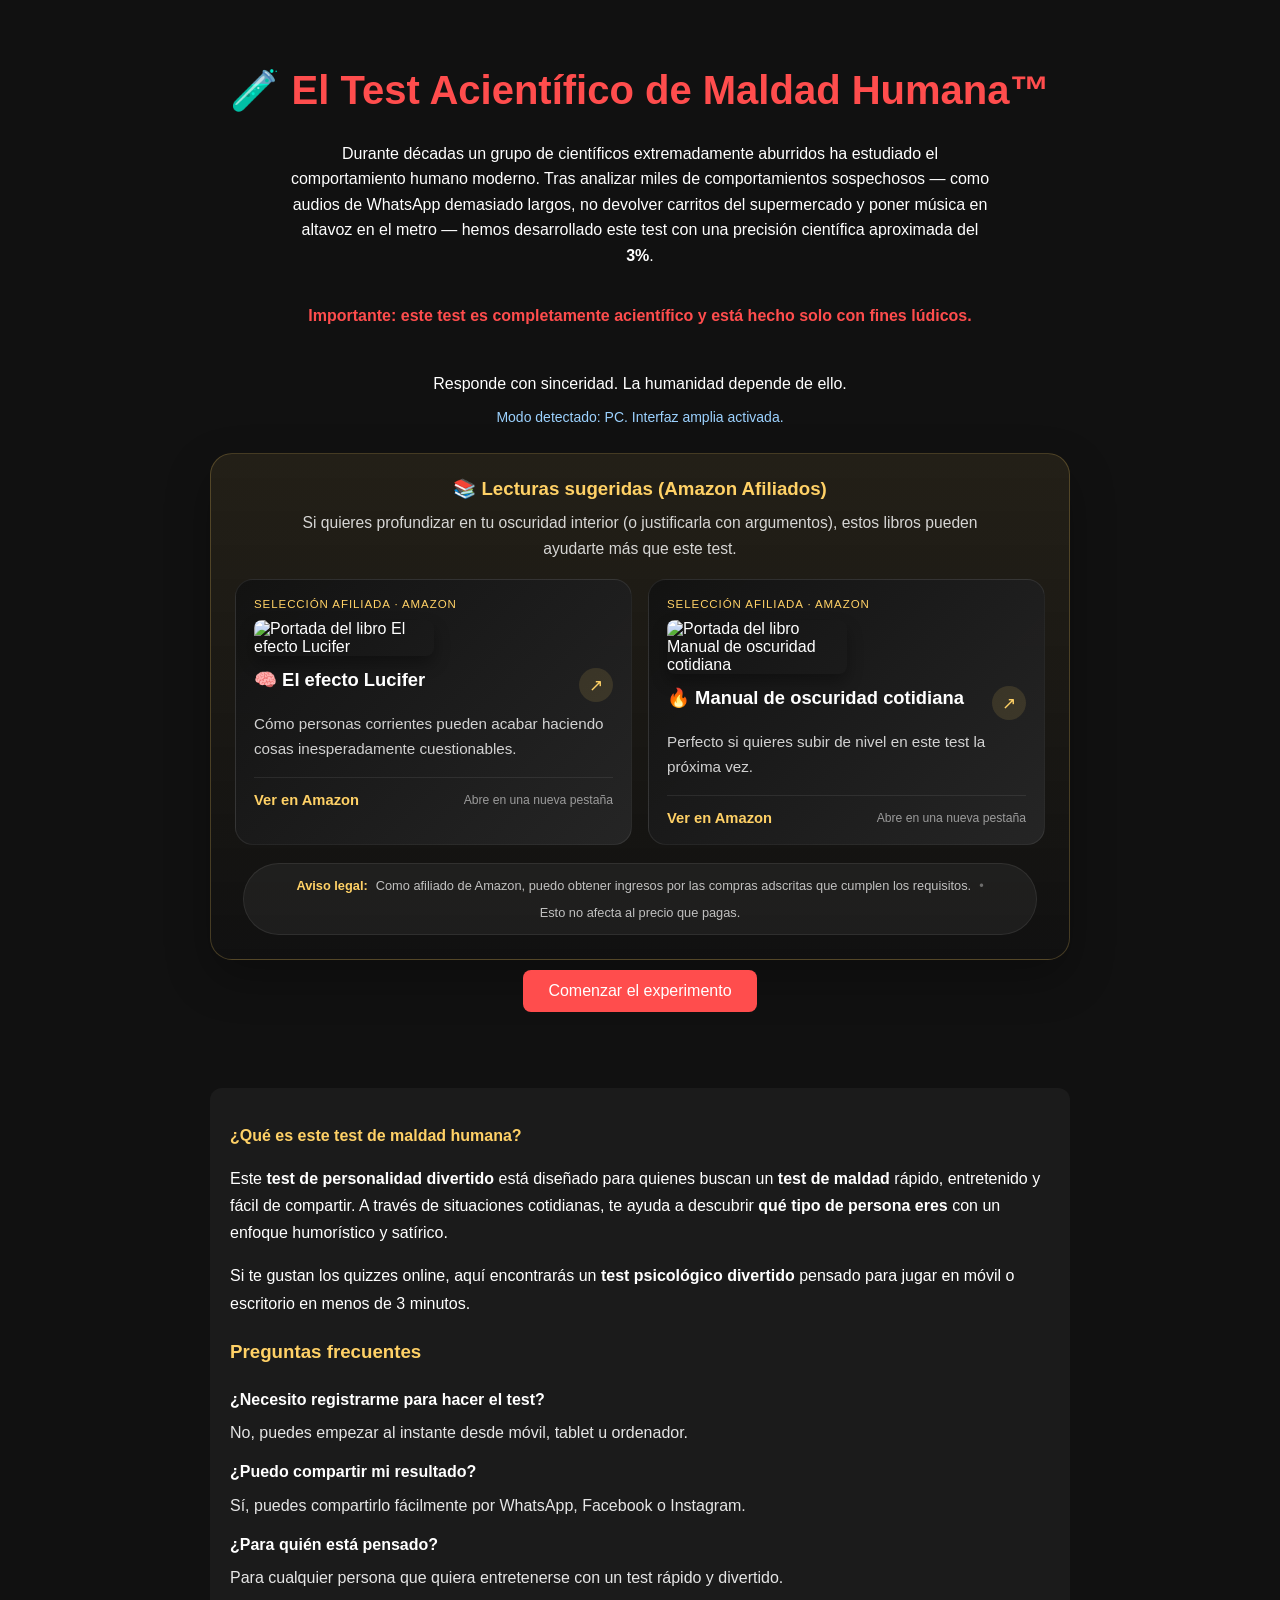
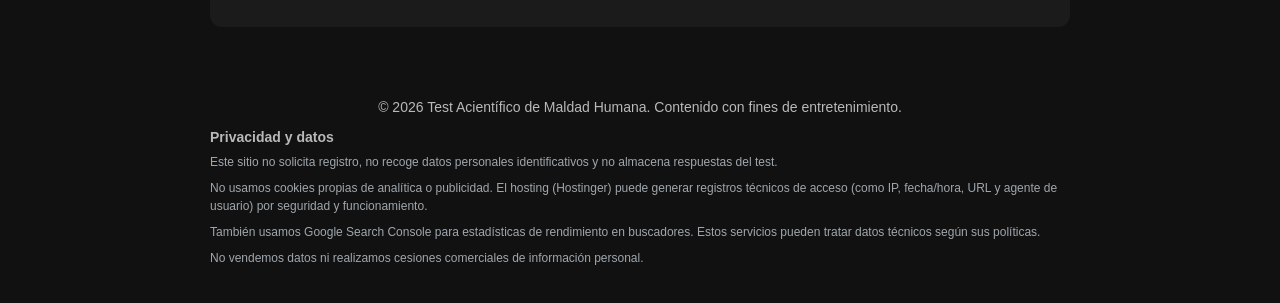
==== index.html @ ad44d507 "Update index.html" ====
<!DOCTYPE html>
<html lang="es">
<head>
<meta charset="UTF-8">
<meta name="viewport" content="width=device-width, initial-scale=1.0">
<meta http-equiv="Cache-Control" content="no-cache, no-store, must-revalidate">
<meta http-equiv="Pragma" content="no-cache">
<meta http-equiv="Expires" content="0">
<title>Test de Maldad Humana – Descubre tu lado oscuro | Test de personalidad divertido</title>
<meta name="description" content="Haz este test de maldad y descubre qué tipo de persona eres. Un test psicológico divertido, rápido y en español para compartir con amigos.">
<meta name="robots" content="index,follow,max-image-preview:large">
<meta name="author" content="Test Acientífico de Maldad Humana">
<link rel="canonical" href="https://testmalignidadhumana.com/">

<meta property="og:type" content="website">
<meta property="og:locale" content="es_ES">
<meta property="og:title" content="Test de Maldad Humana – Descubre tu lado oscuro">
<meta property="og:description" content="Un test de personalidad divertido para descubrir tu nivel de maldad y compartir tu resultado en redes.">
<meta property="og:url" content="https://testmalignidadhumana.com/">
<meta property="og:site_name" content="Test Acientífico de Maldad Humana">

<meta name="twitter:card" content="summary_large_image">
<meta name="twitter:title" content="Test de Maldad Humana – Descubre tu lado oscuro">
<meta name="twitter:description" content="Haz este test de maldad, descubre qué tipo de persona eres y comparte tu resultado.">

<link rel="stylesheet" href="styles.css?v=14">
<script type="application/ld+json">
{
  "@context": "https://schema.org",
  "@graph": [
    {
      "@type": "WebSite",
      "name": "Test Científico de Maldad Humana",
      "url": "https://testmalignidadhumana.com/",
      "inLanguage": "es"
    },
    {
      "@type": "WebPage",
      "name": "Test de Maldad Humana – Descubre tu lado oscuro",
      "description": "Test de personalidad divertido para explorar tu nivel de maldad en situaciones cotidianas.",
      "url": "https://testmalignidadhumana.com/",
      "isPartOf": {
        "@type": "WebSite",
        "name": "Test Científico de Maldad Humana",
        "url": "https://testmalignidadhumana.com/"
      },
      "inLanguage": "es"
    },
    {
      "@type": "FAQPage",
      "mainEntity": [
        {
          "@type": "Question",
          "name": "¿Qué es un test de maldad y para qué sirve?",
          "acceptedAnswer": {
            "@type": "Answer",
            "text": "Un test de maldad es una forma divertida de descubrir tu lado más oscuro (o absurdo). Este en concreto mide tu \"índice de malignidad\" con humor y cero filtros."
          }
        },
        {
          "@type": "Question",
          "name": "¿Qué tan malo eres según este test?",
          "acceptedAnswer": {
            "@type": "Answer",
            "text": "Depende de tus respuestas. Puedes salir como un alma inocente… o como alguien que no debería tener WiFi después de las 2 de la mañana."
          }
        },
        {
          "@type": "Question",
          "name": "¿Este test de maldad es fiable o científico?",
          "acceptedAnswer": {
            "@type": "Answer",
            "text": "No es un test clínico, pero sí está diseñado con lógica de comportamiento y mucho sarcasmo. Digamos que es \"científico… en espíritu\"."
          }
        },
        {
          "@type": "Question",
          "name": "¿Cuánto se tarda en hacer el test?",
          "acceptedAnswer": {
            "@type": "Answer",
            "text": "Menos de 2 minutos. Más o menos lo que tardas en contestar \"jajaja\" cuando no te hace gracia."
          }
        },
        {
          "@type": "Question",
          "name": "¿Puedo hacer el test varias veces?",
          "acceptedAnswer": {
            "@type": "Answer",
            "text": "Sí, y probablemente lo harás. Especialmente si el resultado te deja en evidencia."
          }
        }
      ]
    }
  ]
}
</script>
</head>

<body>
<a class="skip-link" href="#contenido">Saltar al contenido principal</a>

<header>
<h1>🧪 El Test Acientífico de Maldad Humana™</h1>
<p class="intro">
Durante décadas un grupo de científicos extremadamente aburridos ha estudiado el comportamiento humano moderno.
Tras analizar miles de comportamientos sospechosos — como audios de WhatsApp demasiado largos,
no devolver carritos del supermercado y poner música en altavoz en el metro —
hemos desarrollado este test con una precisión científica aproximada del <strong>3%</strong>.
<br><br>
<h2><strong>Importante:</strong> este test es completamente <strong>acientífico</strong> y está hecho <strong>solo con fines lúdicos</strong>.</h2>
<br><br>
Responde con sinceridad.  
La humanidad depende de ello.
</p>

<p id="deviceMode" class="device-mode" aria-live="polite"></p>

<section class="affiliate-books affiliate-books--prestart" aria-labelledby="affiliateBooksPrestartHeading">
  <div class="affiliate-header">
    <h3 id="affiliateBooksPrestartHeading">📚 Lecturas sugeridas (Amazon Afiliados)</h3>
    <p class="affiliate-intro">
      Si quieres profundizar en tu oscuridad interior (o justificarla con argumentos),
      estos libros pueden ayudarte más que este test.
    </p>
  </div>

  <div class="books">

    <a href="https://www.amazon.es/El-efecto-Lucifer-Esenciales-Psicolog%C3%ADa/dp/8449342287?linkCode=ll2&tag=vcastellar-21&linkId=310dd8a226148dee4ffedb12bda791af&ref_=as_li_ss_tl"
       target="_blank" rel="nofollow sponsored noopener" class="book">
      <div class="book-kicker">Selección afiliada · Amazon</div>
      <img
        src="https://m.media-amazon.com/images/I/314DcGDMgXL._SY445_SX342_ML2_.jpg"
        alt="Portada del libro El efecto Lucifer"
        class="book-cover"
      >
      <div class="book-title-row">
        <div class="book-title">🧠 El efecto Lucifer</div>
        <div class="book-arrow" aria-hidden="true">↗</div>
      </div>
      <div class="book-desc">
        Cómo personas corrientes pueden acabar haciendo cosas inesperadamente cuestionables.
      </div>
      <div class="book-cta-wrap">
        <div class="book-cta">Ver en Amazon</div>
        <div class="book-note">Abre en una nueva pestaña</div>
      </div>
    </a>

    <a href="https://www.amazon.es/dp/B0BZFJ4CP6?linkCode=ll2&tag=vcastellar-21&linkId=3f143d7eb2cfb2c6ae5f184c5791856e&ref_=as_li_ss_tl"
       target="_blank" rel="nofollow sponsored noopener" class="book">
      <div class="book-kicker">Selección afiliada · Amazon</div>
      <img
        src="https://m.media-amazon.com/images/I/51FiYYaQyrL._SY445_SX342_ML2_.jpg"
        alt="Portada del libro Manual de oscuridad cotidiana"
        class="book-cover"
      >
      <div class="book-title-row">
        <div class="book-title">🔥 Manual de oscuridad cotidiana</div>
        <div class="book-arrow" aria-hidden="true">↗</div>
      </div>
      <div class="book-desc">
        Perfecto si quieres subir de nivel en este test la próxima vez.
      </div>
      <div class="book-cta-wrap">
        <div class="book-cta">Ver en Amazon</div>
        <div class="book-note">Abre en una nueva pestaña</div>
      </div>
    </a>

  </div>

  <p class="affiliate-disclaimer" role="note">
    <span class="affiliate-disclaimer-label">Aviso legal:</span>
    Como afiliado de Amazon, puedo obtener ingresos por las compras adscritas que cumplen los requisitos.
    <span class="affiliate-disclaimer-separator" aria-hidden="true">•</span>
    Esto no afecta al precio que pagas.
  </p>

</section>

<button id="startBtn">Comenzar el experimento</button>

</header>

<main id="contenido">
<section id="quiz" class="hidden" aria-labelledby="quizHeading">

<h2 id="quizHeading">Responde con honestidad...</h2>
<p id="questionMeta" class="question-meta"></p>

<div id="questions"></div>

<button id="submitBtn">Calcular mi nivel de maldad</button>

</section>

<section id="resultSection" class="hidden" aria-labelledby="resultHeading">

<h2 id="resultHeading">Resultado del análisis moral</h2>

<div id="result"></div>
<div id="primaryTraitDetails"></div>
<div id="traitBreakdown"></div>
<div id="traitRadar" aria-label="Diagrama de estrella de afinidad equilibrada por dimensión"></div>

<h3>⚖️ Penitencia impuesta</h3>
<div id="penitence"></div>

<section class="affiliate-books" aria-labelledby="affiliateBooksHeading">
  <div class="affiliate-header">
    <h3 id="affiliateBooksHeading">📚 Lecturas sugeridas (Amazon Afiliados)</h3>
    <p class="affiliate-intro">
      Si quieres profundizar en tu oscuridad interior (o justificarla con argumentos),
      estos libros pueden ayudarte más que este test.
    </p>
  </div>

  <div class="books">

    <a href="https://www.amazon.es/El-efecto-Lucifer-Esenciales-Psicolog%C3%ADa/dp/8449342287?linkCode=ll2&tag=vcastellar-21&linkId=310dd8a226148dee4ffedb12bda791af&ref_=as_li_ss_tl"
       target="_blank" rel="nofollow sponsored noopener" class="book">
      <div class="book-kicker">Selección afiliada · Amazon</div>
      <img
        src="https://m.media-amazon.com/images/I/314DcGDMgXL._SY445_SX342_ML2_.jpg"
        alt="Portada del libro El efecto Lucifer"
        class="book-cover"
      >
      <div class="book-title-row">
        <div class="book-title">🧠 El efecto Lucifer</div>
        <div class="book-arrow" aria-hidden="true">↗</div>
      </div>
      <div class="book-desc">
        Cómo personas corrientes pueden acabar haciendo cosas inesperadamente cuestionables.
      </div>
      <div class="book-cta-wrap">
        <div class="book-cta">Ver en Amazon</div>
        <div class="book-note">Abre en una nueva pestaña</div>
      </div>
    </a>

    <a href="https://www.amazon.es/dp/B0BZFJ4CP6?linkCode=ll2&tag=vcastellar-21&linkId=3f143d7eb2cfb2c6ae5f184c5791856e&ref_=as_li_ss_tl"
       target="_blank" rel="nofollow sponsored noopener" class="book">
      <div class="book-kicker">Selección afiliada · Amazon</div>
      <img
        src="https://m.media-amazon.com/images/I/51FiYYaQyrL._SY445_SX342_ML2_.jpg"
        alt="Portada del libro Manual de oscuridad cotidiana"
        class="book-cover"
      >
      <div class="book-title-row">
        <div class="book-title">🔥 Manual de oscuridad cotidiana</div>
        <div class="book-arrow" aria-hidden="true">↗</div>
      </div>
      <div class="book-desc">
        Perfecto si quieres subir de nivel en este test la próxima vez.
      </div>
      <div class="book-cta-wrap">
        <div class="book-cta">Ver en Amazon</div>
        <div class="book-note">Abre en una nueva pestaña</div>
      </div>
    </a>

  </div>

  <p class="affiliate-disclaimer" role="note">
    <span class="affiliate-disclaimer-label">Aviso legal:</span>
    Como afiliado de Amazon, puedo obtener ingresos por las compras adscritas que cumplen los requisitos.
    <span class="affiliate-disclaimer-separator" aria-hidden="true">•</span>
    Esto no afecta al precio que pagas.
  </p>

</section>

<div class="share">

<h3>Compártelo con alguien que creas que puede superarte</h3>

<button id="shareWhatsapp">WhatsApp</button>
<button id="shareFacebook">Facebook</button>
<button id="shareInstagram">Instagram</button>

</div>

</section>

<section class="seo-content" aria-labelledby="aboutHeading">
  <h2 id="aboutHeading">¿Qué es este test de maldad humana?</h2>
  <p>
    Este <strong>test de personalidad divertido</strong> está diseñado para quienes buscan un
    <strong>test de maldad</strong> rápido, entretenido y fácil de compartir.
    A través de situaciones cotidianas, te ayuda a descubrir <strong>qué tipo de persona eres</strong>
    con un enfoque humorístico y satírico.
  </p>
  <p>
    Si te gustan los quizzes online, aquí encontrarás un <strong>test psicológico divertido</strong>
    pensado para jugar en móvil o escritorio en menos de 3 minutos.
  </p>

  <h3>Preguntas frecuentes</h3>
  <dl>
    <dt>¿Necesito registrarme para hacer el test?</dt>
    <dd>No, puedes empezar al instante desde móvil, tablet u ordenador.</dd>
    <dt>¿Puedo compartir mi resultado?</dt>
    <dd>Sí, puedes compartirlo fácilmente por WhatsApp, Facebook o Instagram.</dd>
    <dt>¿Para quién está pensado?</dt>
    <dd>Para cualquier persona que quiera entretenerse con un test rápido y divertido.</dd>
  </dl>
</section>
</main>

<footer>
  <p>© <span id="currentYear">2026</span> Test Acientífico de Maldad Humana. Contenido con fines de entretenimiento.</p>
  <section class="privacy-note" aria-labelledby="privacyHeading">
    <h3 id="privacyHeading">Privacidad y datos</h3>
    <p>Este sitio no solicita registro, no recoge datos personales identificativos y no almacena respuestas del test.</p>
    <p>No usamos cookies propias de analítica o publicidad. El hosting (Hostinger) puede generar registros técnicos de acceso (como IP, fecha/hora, URL y agente de usuario) por seguridad y funcionamiento.</p>
    <p>También usamos Google Search Console para estadísticas de rendimiento en buscadores. Estos servicios pueden tratar datos técnicos según sus políticas.</p>
    <p>No vendemos datos ni realizamos cesiones comerciales de información personal.</p>
  </section>
</footer>

<script>
(function ensureLatestRelease() {
  const RELEASE_VERSION = "2026-04-02-v13";
  const STORAGE_KEY = "testmaldad_release_version";
  const HAS_RELOADED_KEY = "testmaldad_release_reloaded";

  const previousVersion = localStorage.getItem(STORAGE_KEY);
  const hasReloaded = localStorage.getItem(HAS_RELOADED_KEY) === RELEASE_VERSION;

  if (previousVersion && previousVersion !== RELEASE_VERSION && !hasReloaded) {
    localStorage.setItem(HAS_RELOADED_KEY, RELEASE_VERSION);
    localStorage.setItem(STORAGE_KEY, RELEASE_VERSION);

    const separator = window.location.search ? "&" : "?";
    window.location.replace(`${window.location.pathname}${window.location.search}${separator}v=${encodeURIComponent(RELEASE_VERSION)}`);
    return;
  }

  localStorage.setItem(STORAGE_KEY, RELEASE_VERSION);
  localStorage.removeItem(HAS_RELOADED_KEY);
})();
</script>
<script src="script.js?v=13"></script>
</body>
</html>
---- styles.css ----
body{
font-family: Arial, Helvetica, sans-serif;
background:#111;
color:white;
text-align:center;
margin:0;
padding:0;
}

header{
padding:40px;
}

.skip-link{
position:absolute;
left:-9999px;
top:auto;
width:1px;
height:1px;
overflow:hidden;
}

.skip-link:focus{
left:16px;
top:16px;
width:auto;
height:auto;
padding:10px 14px;
background:#ffd166;
color:#111;
border-radius:8px;
z-index:999;
}

h1{
font-size:40px;
color:#ff4d4d;
}

h2{
font-size:16px;
color:#ff4d4d;
}

.intro{
max-width:700px;
margin:auto;
line-height:1.6;
}

button{
padding:12px 25px;
margin:10px;
border:none;
border-radius:8px;
background:#ff4d4d;
color:white;
font-size:16px;
cursor:pointer;
}

button:hover{
background:#ff7777;
}

.hidden{
display:none;
}

.question-meta{
margin:0 0 12px;
color:#cde7ff;
font-size:14px;
}

#quiz{
max-width:800px;
margin:auto;
}

.question{
margin:20px;
padding:20px;
background:#222;
border-radius:10px;
transition:opacity .2s ease, box-shadow .2s ease;
}

.question.answered{
opacity:0.4;
}

.answers button{
margin:5px;
background:#333;
}

.answers button:hover{
background:#555;
}

.answers button.selected{
background:#777;
}

#result{
font-size:22px;
margin:20px;
}

#traitBreakdown{
 font-size:16px;
 max-width:900px;
 margin:0 auto 20px;
 line-height:1.5;
 color:#cde7ff;
}

#primaryTraitDetails{
 max-width:900px;
 margin:0 auto 20px;
}

#penitence{
font-size:18px;
margin:20px;
color:#ffd166;
}

.share button{
background:#444;
}

.share button:hover{
background:#666;
}

button:disabled{
opacity:0.5;
cursor:not-allowed;
}

button:disabled:hover{
background:#ff4d4d;
}


#traitRadar{
max-width:900px;
margin:0 auto 24px;
padding:16px;
background:#1a1a1a;
border-radius:12px;
}

#traitRadar svg{
width:100%;
height:auto;
display:block;
}

.radar-grid{stroke:#35506b;stroke-width:1;fill:none;}
.radar-axis{stroke:#4d6a86;stroke-width:1;}
.radar-shape{fill:rgba(255,77,77,.35);stroke:#ff6b6b;stroke-width:2;}
.radar-point{fill:#ffd166;}
.radar-label{fill:#e8f4ff;font-size:12px;font-weight:bold;}
.radar-score{fill:#ffd166;font-size:11px;}

.radar-legend{
margin-top:14px;
padding:12px;
background:#131313;
border:1px solid #2e2e2e;
border-radius:10px;
text-align:left;
}

.radar-legend h4{
margin:0 0 8px;
font-size:15px;
color:#ffd166;
}

.radar-legend ul{
margin:0;
padding-left:18px;
color:#e8f4ff;
line-height:1.5;
}



.device-mode{
margin:16px auto 4px;
font-size:14px;
color:#9cd2ff;
}

.seo-content{
max-width:860px;
margin:26px auto 40px;
padding:20px;
background:#1b1b1b;
border-radius:12px;
text-align:left;
line-height:1.7;
}

.seo-content h2,
.seo-content h3{
color:#ffd166;
}

.seo-content dt{
font-weight:700;
margin-top:12px;
}

.seo-content dd{
margin:6px 0 0;
color:#e5e5e5;
}

footer{
padding:18px 16px 28px;
color:#b9b9b9;
font-size:14px;
}

.privacy-note{
max-width:860px;
margin:10px auto 0;
text-align:left;
font-size:12px;
color:#9fa7ad;
}

.privacy-note h3{
margin:0 0 8px;
font-size:14px;
color:#b9b9b9;
}

.privacy-note p{
margin:8px 0;
line-height:1.5;
}

.privacy-note a{
color:#cde7ff;
}

main, header, section{
box-sizing:border-box;
}

body.device-mobile header{
padding:24px 16px;
}

body.device-mobile h1{
font-size:30px;
line-height:1.2;
}

body.device-mobile .intro{
max-width:100%;
font-size:15px;
}

body.device-mobile #quiz,
body.device-mobile #resultSection,
body.device-mobile .seo-content{
max-width:100%;
padding:0 12px 18px;
}

body.device-mobile .question{
margin:12px 0;
padding:14px;
}

body.device-mobile button{
width:100%;
max-width:100%;
margin:8px 0;
}

body.device-mobile .answers{
display:flex;
flex-direction:column;
gap:8px;
}

body.device-mobile #traitRadar{
padding:10px;
}

body.device-mobile .radar-label{
font-size:10px;
}

body.device-mobile .radar-score{
font-size:9px;
}

body.device-desktop{
font-size:16px;
}

body.device-desktop .answers{
display:flex;
justify-content:center;
flex-wrap:wrap;
}

/*
  Ajustes de convivencia lista/mapa.
  Evita que el mapa tape la lista de misterios cuando ambos comparten pantalla.
*/
.mystery-layout,
.misterios-layout,
.layout-mapa-misterios{
display:grid;
grid-template-columns:minmax(280px, 1fr) minmax(320px, 1.4fr);
gap:16px;
align-items:start;
}

#mysteryList,
#mysteriesList,
#listaMisterios,
#lista-misterios,
.mystery-list,
.lista-misterios{
position:relative;
z-index:2;
background:#1b1b1b;
border-radius:10px;
padding:12px;
}

#map,
#mapa,
.map,
.mapa,
.map-container{
position:relative;
z-index:1;
min-height:320px;
border-radius:10px;
overflow:hidden;
}

@media (max-width: 900px){
  .mystery-layout,
  .misterios-layout,
  .layout-mapa-misterios{
  grid-template-columns:1fr;
  }

  #map,
  #mapa,
  .map,
  .mapa,
  .map-container{
  min-height:260px;
  }
}

body.device-desktop #quiz,
body.device-desktop #resultSection{
padding:0 20px 24px;
}

@media (max-width: 768px){
body:not(.device-desktop) header{
padding:24px 16px;
}

body:not(.device-desktop) h1{
font-size:30px;
}
}

.trait-breakdown-title,
.penitence-title,
.primary-trait-features-title{
 font-weight:700;
 margin-bottom:10px;
 color:#ffffff;
}

.primary-trait-card{
 text-align:left;
 background:linear-gradient(180deg, #1d2632 0%, #171717 100%);
 border:1px solid #32475c;
 border-radius:14px;
 padding:20px;
 box-shadow:0 10px 24px rgba(0, 0, 0, .25);
}

.primary-trait-header h3{
 margin:0 0 8px;
 color:#ffd166;
 font-size:28px;
}

.primary-trait-kicker{
 margin:0 0 8px;
 text-transform:uppercase;
 letter-spacing:.08em;
 color:#9cd2ff;
 font-size:12px;
}

.primary-trait-score{
 margin:0 0 16px;
 color:#ffffff;
}

.primary-trait-score strong{
 color:#ff8c8c;
}

.primary-trait-summary{
 margin:0 0 14px;
 font-size:18px;
 line-height:1.6;
 color:#ffffff;
}

.primary-trait-copy{
 color:#d6e8f8;
 line-height:1.7;
}

.primary-trait-copy p{
 margin:0 0 12px;
}

.primary-trait-features{
 margin-top:18px;
 padding:16px;
 background:#111a24;
 border-radius:12px;
}

.primary-trait-features ul{
 margin:0;
 padding-left:20px;
 color:#ffd166;
}

.primary-trait-features li + li{
 margin-top:8px;
}

.primary-trait-quote{
 margin:18px 0 0;
 padding:14px 16px;
 background:#2a2414;
 border-left:4px solid #ff9f1c;
 border-radius:10px;
 color:#ffe7b3;
}

.primary-trait-quote span{
 font-weight:700;
 color:#ffffff;
}

.trait-breakdown-lines,
.penitence-lines{
display:flex;
flex-direction:column;
gap:10px;
}

.trait-breakdown-line,
.penitence-line{
display:flex;
justify-content:space-between;
gap:16px;
align-items:flex-start;
padding:10px 14px;
background:#1f2b38;
border-radius:10px;
text-align:left;
}

.trait-breakdown-line strong{
color:#ffd166;
white-space:nowrap;
}

.penitence-line{
background:#2a2414;
}

.penitence-number{
font-weight:700;
color:#ff9f1c;
min-width:24px;
}

body.device-mobile .trait-breakdown-line,
body.device-mobile .penitence-line{
 flex-direction:column;
 gap:6px;
}

body.device-mobile .primary-trait-card{
 padding:16px;
}

body.device-mobile .primary-trait-header h3{
 font-size:24px;
 line-height:1.25;
}

body.device-mobile .primary-trait-summary{
 font-size:16px;
}

.affiliate-books {
  margin-top: 40px;
  padding: 24px;
  border: 1px solid rgba(255, 209, 102, 0.22);
  border-radius: 22px;
  background: linear-gradient(180deg, rgba(255, 209, 102, 0.08), rgba(17, 17, 17, 0.96));
  box-shadow: 0 18px 45px rgba(0, 0, 0, 0.28);
}

.affiliate-books--prestart {
  max-width: 860px;
  margin: 28px auto 0;
}

.affiliate-header {
  max-width: 720px;
  margin: 0 auto 18px;
}

.affiliate-books h3 {
  margin: 0 0 10px;
  color: #ffd166;
}

.affiliate-intro {
  margin: 0;
  font-size: 0.98rem;
  line-height: 1.65;
  color: rgba(255, 255, 255, 0.82);
}

.books {
  display: grid;
  grid-template-columns: repeat(2, minmax(0, 1fr));
  gap: 16px;
  margin-top: 18px;
}

.book {
  display: block;
  padding: 18px;
  border-radius: 18px;
  background: linear-gradient(135deg, rgba(18, 18, 18, 0.96), rgba(39, 39, 39, 0.92));
  border: 1px solid rgba(255, 255, 255, 0.08);
  color: #fff;
  text-align: left;
  text-decoration: none;
  transition: transform 0.18s ease, border-color 0.18s ease, box-shadow 0.18s ease, background 0.18s ease;
}

.book:hover,
.book:focus-visible {
  transform: translateY(-3px);
  border-color: rgba(255, 209, 102, 0.42);
  background: linear-gradient(135deg, rgba(25, 25, 25, 0.98), rgba(48, 48, 48, 0.95));
  box-shadow: 0 14px 28px rgba(0, 0, 0, 0.34);
}

.book:focus-visible {
  outline: 2px solid rgba(255, 209, 102, 0.65);
  outline-offset: 3px;
}

.book-kicker {
  margin-bottom: 10px;
  font-size: 0.72rem;
  letter-spacing: 0.08em;
  text-transform: uppercase;
  color: #ffd166;
}

.book-cover {
  display: block;
  width: min(180px, 100%);
  height: auto;
  border-radius: 8px;
  margin: 0 0 12px;
  box-shadow: 0 8px 16px rgba(0, 0, 0, 0.32);
}

.book-title-row {
  display: flex;
  align-items: flex-start;
  justify-content: space-between;
  gap: 12px;
}

.book-title {
  font-size: 1.15rem;
  font-weight: 700;
  line-height: 1.35;
}

.book-arrow {
  flex-shrink: 0;
  width: 34px;
  height: 34px;
  display: inline-flex;
  align-items: center;
  justify-content: center;
  border-radius: 999px;
  background: rgba(255, 209, 102, 0.12);
  color: #ffd166;
  font-size: 1.05rem;
}

.book-desc {
  margin-top: 10px;
  font-size: 0.95rem;
  line-height: 1.6;
  color: rgba(255, 255, 255, 0.8);
}

.book-cta-wrap {
  display: flex;
  align-items: center;
  justify-content: space-between;
  gap: 12px;
  margin-top: 16px;
  padding-top: 14px;
  border-top: 1px solid rgba(255, 255, 255, 0.08);
}

.book-cta {
  font-size: 0.92rem;
  font-weight: 700;
  color: #ffd166;
}

.book-note {
  font-size: 0.76rem;
  color: rgba(255, 255, 255, 0.55);
}

.affiliate-disclaimer {
  display: inline-flex;
  align-items: center;
  justify-content: center;
  flex-wrap: wrap;
  gap: 8px;
  margin: 18px auto 0;
  padding: 12px 16px;
  max-width: 760px;
  border-radius: 999px;
  background: rgba(255, 255, 255, 0.05);
  border: 1px solid rgba(255, 255, 255, 0.08);
  font-size: 0.8rem;
  line-height: 1.5;
  color: rgba(255, 255, 255, 0.72);
}

.affiliate-disclaimer-label {
  font-weight: 700;
  color: #ffd166;
}

.affiliate-disclaimer-separator {
  color: rgba(255, 255, 255, 0.35);
}

body.device-mobile .affiliate-books {
  padding: 18px 16px;
  border-radius: 18px;
}

body.device-mobile .book {
  padding: 16px;
}

body.device-mobile .book-title {
  font-size: 1.04rem;
}

body.device-mobile .book-cta-wrap,
body.device-mobile .affiliate-disclaimer {
  align-items: flex-start;
}

body.device-mobile .book-cta-wrap {
  flex-direction: column;
}

body.device-mobile .affiliate-disclaimer {
  border-radius: 16px;
  justify-content: flex-start;
}

body.device-mobile .affiliate-disclaimer-separator {
  display: none;
}

body.device-mobile .books {
  grid-template-columns: 1fr;
}
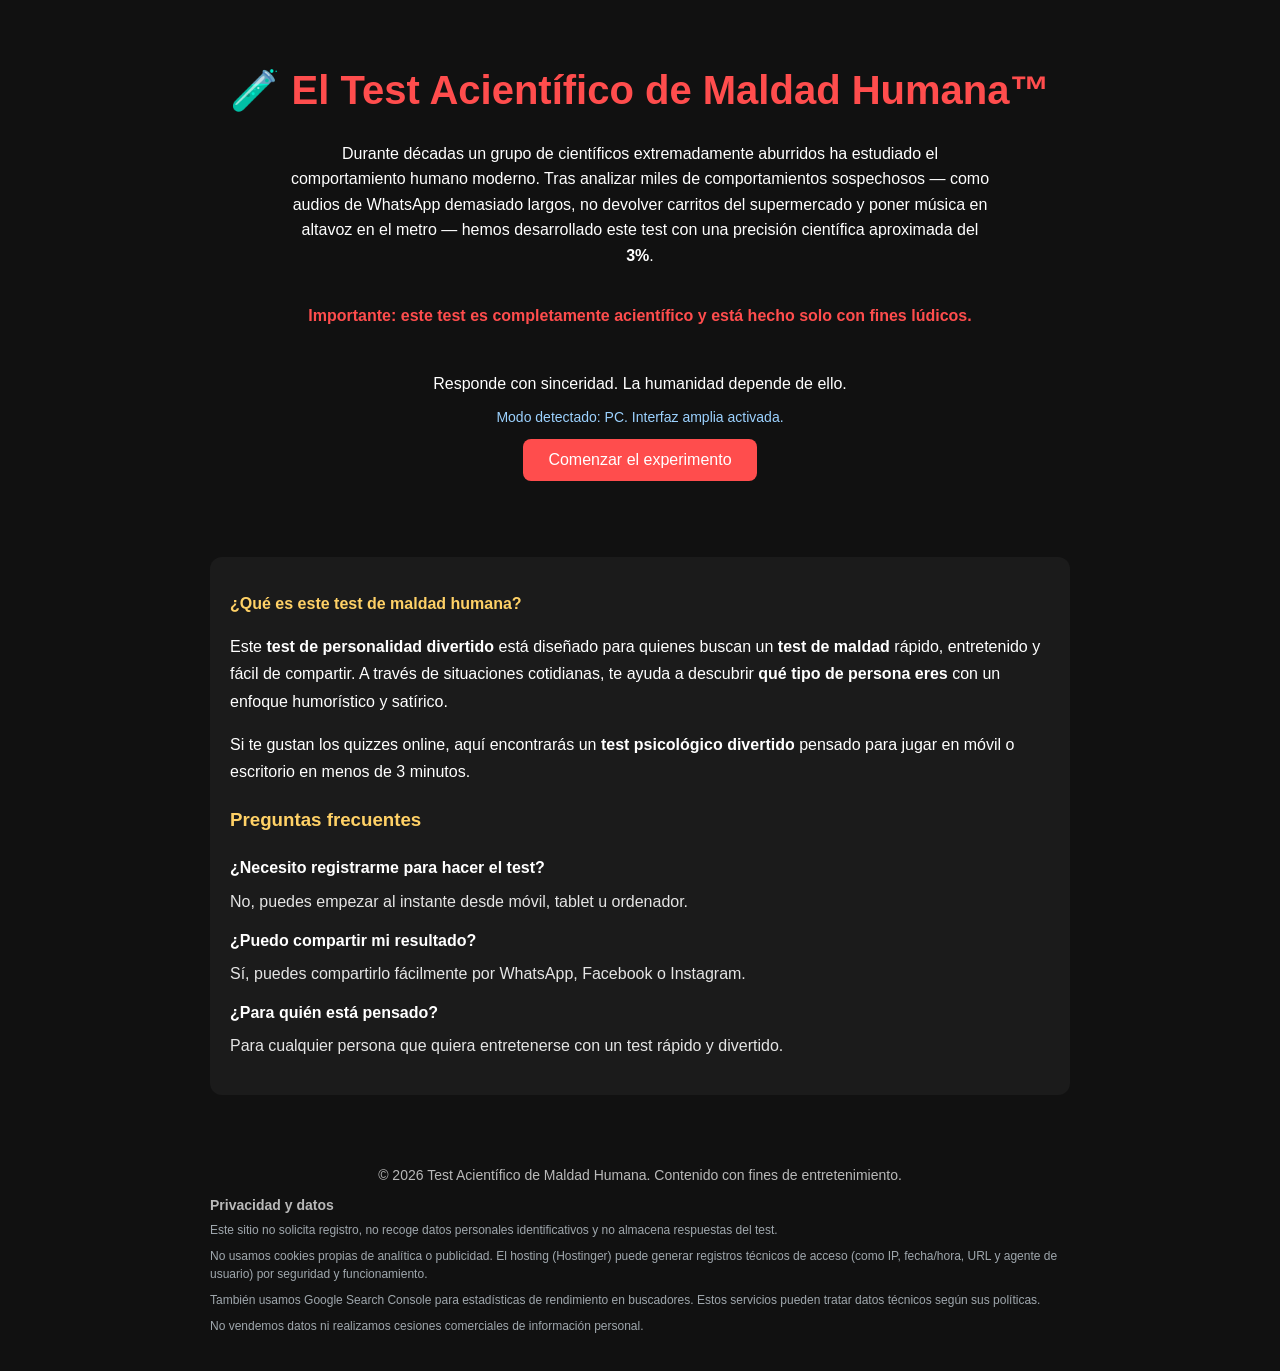
==== commit bc44a214: "Remove prestart affiliate links and keep them only at end of results" ====
--- a/index.html
+++ b/index.html
@@ -115,9 +115,49 @@
 
 <p id="deviceMode" class="device-mode" aria-live="polite"></p>
 
-<section class="affiliate-books affiliate-books--prestart" aria-labelledby="affiliateBooksPrestartHeading">
+<button id="startBtn">Comenzar el experimento</button>
+
+</header>
+
+<main id="contenido">
+<section id="quiz" class="hidden" aria-labelledby="quizHeading">
+
+<h2 id="quizHeading">Responde con honestidad...</h2>
+<p id="questionMeta" class="question-meta"></p>
+
+<div id="questions"></div>
+
+<button id="submitBtn">Calcular mi nivel de maldad</button>
+
+</section>
+
+<section id="resultSection" class="hidden" aria-labelledby="resultHeading">
+
+<h2 id="resultHeading">Resultado del análisis moral</h2>
+
+<div id="result"></div>
+<div id="primaryTraitDetails"></div>
+<div id="traitBreakdown"></div>
+<div id="traitRadar" aria-label="Diagrama de estrella de afinidad equilibrada por dimensión"></div>
+
+<h3>⚖️ Penitencia impuesta</h3>
+<div id="penitence"></div>
+
+
+
+<div class="share">
+
+<h3>Compártelo con alguien que creas que puede superarte</h3>
+
+<button id="shareWhatsapp">WhatsApp</button>
+<button id="shareFacebook">Facebook</button>
+<button id="shareInstagram">Instagram</button>
+
+</div>
+
+<section class="affiliate-books" aria-labelledby="affiliateBooksHeading">
   <div class="affiliate-header">
-    <h3 id="affiliateBooksPrestartHeading">📚 Lecturas sugeridas (Amazon Afiliados)</h3>
+    <h3 id="affiliateBooksHeading">📚 Lecturas sugeridas (Amazon Afiliados)</h3>
     <p class="affiliate-intro">
       Si quieres profundizar en tu oscuridad interior (o justificarla con argumentos),
       estos libros pueden ayudarte más que este test.
@@ -178,108 +218,6 @@
   </p>
 
 </section>
-
-<button id="startBtn">Comenzar el experimento</button>
-
-</header>
-
-<main id="contenido">
-<section id="quiz" class="hidden" aria-labelledby="quizHeading">
-
-<h2 id="quizHeading">Responde con honestidad...</h2>
-<p id="questionMeta" class="question-meta"></p>
-
-<div id="questions"></div>
-
-<button id="submitBtn">Calcular mi nivel de maldad</button>
-
-</section>
-
-<section id="resultSection" class="hidden" aria-labelledby="resultHeading">
-
-<h2 id="resultHeading">Resultado del análisis moral</h2>
-
-<div id="result"></div>
-<div id="primaryTraitDetails"></div>
-<div id="traitBreakdown"></div>
-<div id="traitRadar" aria-label="Diagrama de estrella de afinidad equilibrada por dimensión"></div>
-
-<h3>⚖️ Penitencia impuesta</h3>
-<div id="penitence"></div>
-
-<section class="affiliate-books" aria-labelledby="affiliateBooksHeading">
-  <div class="affiliate-header">
-    <h3 id="affiliateBooksHeading">📚 Lecturas sugeridas (Amazon Afiliados)</h3>
-    <p class="affiliate-intro">
-      Si quieres profundizar en tu oscuridad interior (o justificarla con argumentos),
-      estos libros pueden ayudarte más que este test.
-    </p>
-  </div>
-
-  <div class="books">
-
-    <a href="https://www.amazon.es/El-efecto-Lucifer-Esenciales-Psicolog%C3%ADa/dp/8449342287?linkCode=ll2&tag=vcastellar-21&linkId=310dd8a226148dee4ffedb12bda791af&ref_=as_li_ss_tl"
-       target="_blank" rel="nofollow sponsored noopener" class="book">
-      <div class="book-kicker">Selección afiliada · Amazon</div>
-      <img
-        src="https://m.media-amazon.com/images/I/314DcGDMgXL._SY445_SX342_ML2_.jpg"
-        alt="Portada del libro El efecto Lucifer"
-        class="book-cover"
-      >
-      <div class="book-title-row">
-        <div class="book-title">🧠 El efecto Lucifer</div>
-        <div class="book-arrow" aria-hidden="true">↗</div>
-      </div>
-      <div class="book-desc">
-        Cómo personas corrientes pueden acabar haciendo cosas inesperadamente cuestionables.
-      </div>
-      <div class="book-cta-wrap">
-        <div class="book-cta">Ver en Amazon</div>
-        <div class="book-note">Abre en una nueva pestaña</div>
-      </div>
-    </a>
-
-    <a href="https://www.amazon.es/dp/B0BZFJ4CP6?linkCode=ll2&tag=vcastellar-21&linkId=3f143d7eb2cfb2c6ae5f184c5791856e&ref_=as_li_ss_tl"
-       target="_blank" rel="nofollow sponsored noopener" class="book">
-      <div class="book-kicker">Selección afiliada · Amazon</div>
-      <img
-        src="https://m.media-amazon.com/images/I/51FiYYaQyrL._SY445_SX342_ML2_.jpg"
-        alt="Portada del libro Manual de oscuridad cotidiana"
-        class="book-cover"
-      >
-      <div class="book-title-row">
-        <div class="book-title">🔥 Manual de oscuridad cotidiana</div>
-        <div class="book-arrow" aria-hidden="true">↗</div>
-      </div>
-      <div class="book-desc">
-        Perfecto si quieres subir de nivel en este test la próxima vez.
-      </div>
-      <div class="book-cta-wrap">
-        <div class="book-cta">Ver en Amazon</div>
-        <div class="book-note">Abre en una nueva pestaña</div>
-      </div>
-    </a>
-
-  </div>
-
-  <p class="affiliate-disclaimer" role="note">
-    <span class="affiliate-disclaimer-label">Aviso legal:</span>
-    Como afiliado de Amazon, puedo obtener ingresos por las compras adscritas que cumplen los requisitos.
-    <span class="affiliate-disclaimer-separator" aria-hidden="true">•</span>
-    Esto no afecta al precio que pagas.
-  </p>
-
-</section>
-
-<div class="share">
-
-<h3>Compártelo con alguien que creas que puede superarte</h3>
-
-<button id="shareWhatsapp">WhatsApp</button>
-<button id="shareFacebook">Facebook</button>
-<button id="shareInstagram">Instagram</button>
-
-</div>
 
 </section>
 
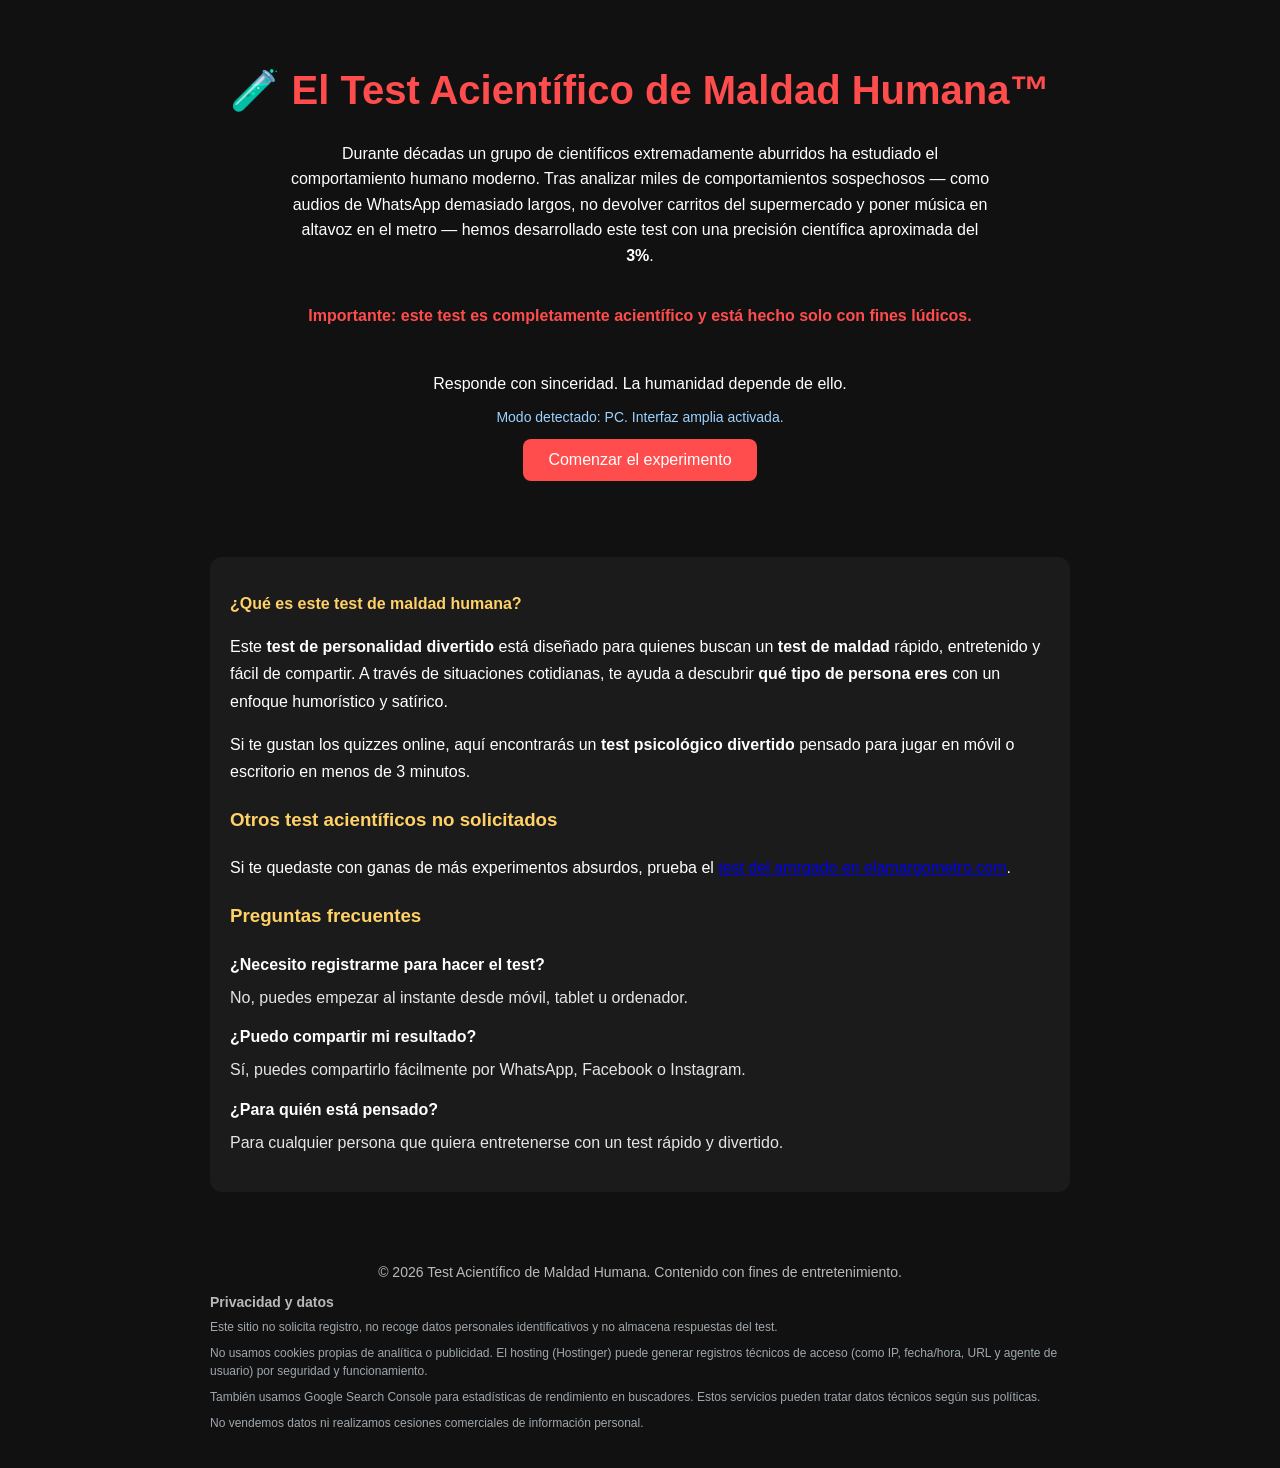
==== commit 57771050: "Añade sección de otros test acientíficos con enlace externo" ====
--- a/index.html
+++ b/index.html
@@ -169,11 +169,6 @@
     <a href="https://www.amazon.es/El-efecto-Lucifer-Esenciales-Psicolog%C3%ADa/dp/8449342287?linkCode=ll2&tag=vcastellar-21&linkId=310dd8a226148dee4ffedb12bda791af&ref_=as_li_ss_tl"
        target="_blank" rel="nofollow sponsored noopener" class="book">
       <div class="book-kicker">Selección afiliada · Amazon</div>
-      <img
-        src="https://m.media-amazon.com/images/I/314DcGDMgXL._SY445_SX342_ML2_.jpg"
-        alt="Portada del libro El efecto Lucifer"
-        class="book-cover"
-      >
       <div class="book-title-row">
         <div class="book-title">🧠 El efecto Lucifer</div>
         <div class="book-arrow" aria-hidden="true">↗</div>
@@ -183,6 +178,7 @@
       </div>
       <div class="book-cta-wrap">
         <div class="book-cta">Ver en Amazon</div>
+        <div class="book-link-text">Enlace de afiliado directo al producto</div>
         <div class="book-note">Abre en una nueva pestaña</div>
       </div>
     </a>
@@ -190,11 +186,6 @@
     <a href="https://www.amazon.es/dp/B0BZFJ4CP6?linkCode=ll2&tag=vcastellar-21&linkId=3f143d7eb2cfb2c6ae5f184c5791856e&ref_=as_li_ss_tl"
        target="_blank" rel="nofollow sponsored noopener" class="book">
       <div class="book-kicker">Selección afiliada · Amazon</div>
-      <img
-        src="https://m.media-amazon.com/images/I/51FiYYaQyrL._SY445_SX342_ML2_.jpg"
-        alt="Portada del libro Manual de oscuridad cotidiana"
-        class="book-cover"
-      >
       <div class="book-title-row">
         <div class="book-title">🔥 Manual de oscuridad cotidiana</div>
         <div class="book-arrow" aria-hidden="true">↗</div>
@@ -204,6 +195,7 @@
       </div>
       <div class="book-cta-wrap">
         <div class="book-cta">Ver en Amazon</div>
+        <div class="book-link-text">Enlace de afiliado directo al producto</div>
         <div class="book-note">Abre en una nueva pestaña</div>
       </div>
     </a>
@@ -232,6 +224,12 @@
   <p>
     Si te gustan los quizzes online, aquí encontrarás un <strong>test psicológico divertido</strong>
     pensado para jugar en móvil o escritorio en menos de 3 minutos.
+  </p>
+
+  <h3>Otros test acientíficos no solicitados</h3>
+  <p>
+    Si te quedaste con ganas de más experimentos absurdos, prueba el
+    <a href="https://elamargometro.com" target="_blank" rel="noopener noreferrer">test del amrgado en elamargometro.com</a>.
   </p>
 
   <h3>Preguntas frecuentes</h3>
--- a/styles.css
+++ b/styles.css
@@ -594,15 +594,6 @@
   color: #ffd166;
 }
 
-.book-cover {
-  display: block;
-  width: min(180px, 100%);
-  height: auto;
-  border-radius: 8px;
-  margin: 0 0 12px;
-  box-shadow: 0 8px 16px rgba(0, 0, 0, 0.32);
-}
-
 .book-title-row {
   display: flex;
   align-items: flex-start;
@@ -650,6 +641,12 @@
   font-size: 0.92rem;
   font-weight: 700;
   color: #ffd166;
+}
+
+.book-link-text {
+  flex: 1;
+  font-size: 0.78rem;
+  color: rgba(255, 255, 255, 0.62);
 }
 
 .book-note {
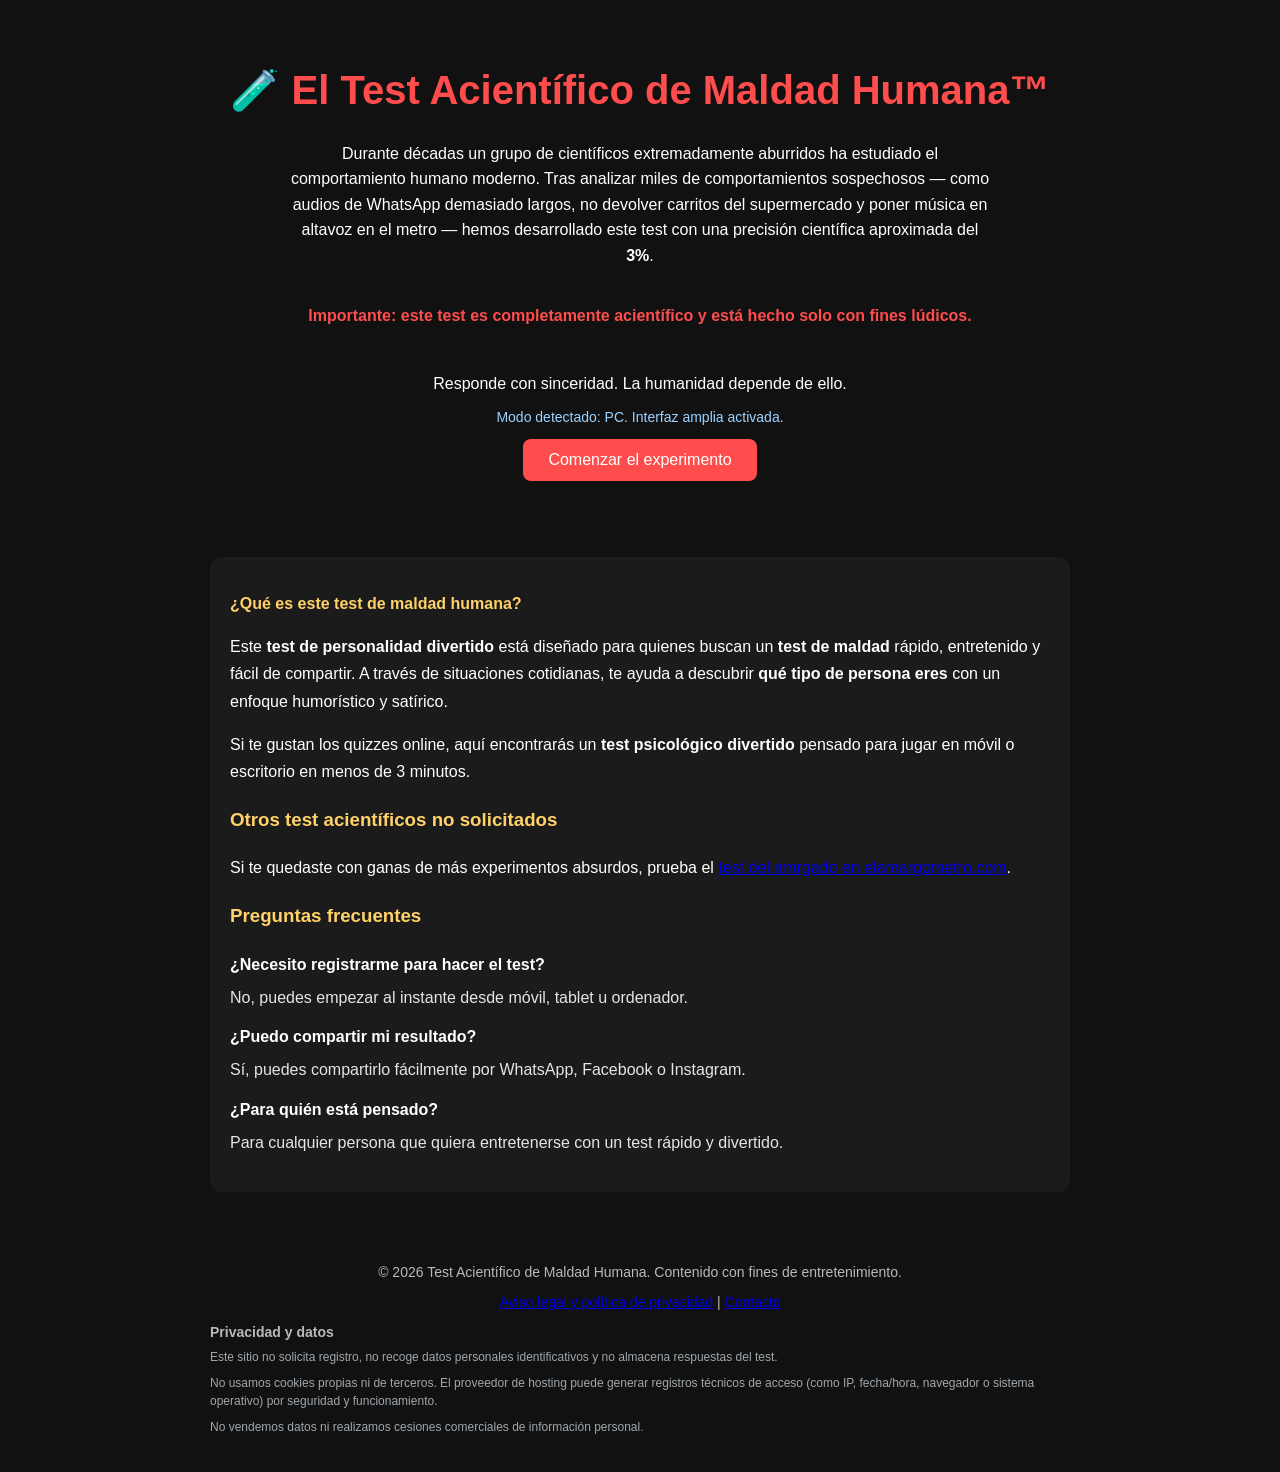
==== commit f7f0a62a: "Remove Amazon recommendation section from homepage" ====
--- a/index.html
+++ b/index.html
@@ -155,61 +155,7 @@
 
 </div>
 
-<section class="affiliate-books" aria-labelledby="affiliateBooksHeading">
-  <div class="affiliate-header">
-    <h3 id="affiliateBooksHeading">📚 Lecturas sugeridas (Amazon Afiliados)</h3>
-    <p class="affiliate-intro">
-      Si quieres profundizar en tu oscuridad interior (o justificarla con argumentos),
-      estos libros pueden ayudarte más que este test.
-    </p>
-  </div>
-
-  <div class="books">
-
-    <a href="https://www.amazon.es/El-efecto-Lucifer-Esenciales-Psicolog%C3%ADa/dp/8449342287?linkCode=ll2&tag=vcastellar-21&linkId=310dd8a226148dee4ffedb12bda791af&ref_=as_li_ss_tl"
-       target="_blank" rel="nofollow sponsored noopener" class="book">
-      <div class="book-kicker">Selección afiliada · Amazon</div>
-      <div class="book-title-row">
-        <div class="book-title">🧠 El efecto Lucifer</div>
-        <div class="book-arrow" aria-hidden="true">↗</div>
-      </div>
-      <div class="book-desc">
-        Cómo personas corrientes pueden acabar haciendo cosas inesperadamente cuestionables.
-      </div>
-      <div class="book-cta-wrap">
-        <div class="book-cta">Ver en Amazon</div>
-        <div class="book-link-text">Enlace de afiliado directo al producto</div>
-        <div class="book-note">Abre en una nueva pestaña</div>
-      </div>
-    </a>
-
-    <a href="https://www.amazon.es/dp/B0BZFJ4CP6?linkCode=ll2&tag=vcastellar-21&linkId=3f143d7eb2cfb2c6ae5f184c5791856e&ref_=as_li_ss_tl"
-       target="_blank" rel="nofollow sponsored noopener" class="book">
-      <div class="book-kicker">Selección afiliada · Amazon</div>
-      <div class="book-title-row">
-        <div class="book-title">🔥 Manual de oscuridad cotidiana</div>
-        <div class="book-arrow" aria-hidden="true">↗</div>
-      </div>
-      <div class="book-desc">
-        Perfecto si quieres subir de nivel en este test la próxima vez.
-      </div>
-      <div class="book-cta-wrap">
-        <div class="book-cta">Ver en Amazon</div>
-        <div class="book-link-text">Enlace de afiliado directo al producto</div>
-        <div class="book-note">Abre en una nueva pestaña</div>
-      </div>
-    </a>
-
-  </div>
-
-  <p class="affiliate-disclaimer" role="note">
-    <span class="affiliate-disclaimer-label">Aviso legal:</span>
-    Como afiliado de Amazon, puedo obtener ingresos por las compras adscritas que cumplen los requisitos.
-    <span class="affiliate-disclaimer-separator" aria-hidden="true">•</span>
-    Esto no afecta al precio que pagas.
-  </p>
-
-</section>
+
 
 </section>
 
@@ -246,11 +192,14 @@
 
 <footer>
   <p>© <span id="currentYear">2026</span> Test Acientífico de Maldad Humana. Contenido con fines de entretenimiento.</p>
+  <p>
+    <a href="/legal.html">Aviso legal y política de privacidad</a> |
+    <a href="mailto:vic.sebastia@outlook.es">Contacto</a>
+  </p>
   <section class="privacy-note" aria-labelledby="privacyHeading">
     <h3 id="privacyHeading">Privacidad y datos</h3>
     <p>Este sitio no solicita registro, no recoge datos personales identificativos y no almacena respuestas del test.</p>
-    <p>No usamos cookies propias de analítica o publicidad. El hosting (Hostinger) puede generar registros técnicos de acceso (como IP, fecha/hora, URL y agente de usuario) por seguridad y funcionamiento.</p>
-    <p>También usamos Google Search Console para estadísticas de rendimiento en buscadores. Estos servicios pueden tratar datos técnicos según sus políticas.</p>
+    <p>No usamos cookies propias ni de terceros. El proveedor de hosting puede generar registros técnicos de acceso (como IP, fecha/hora, navegador o sistema operativo) por seguridad y funcionamiento.</p>
     <p>No vendemos datos ni realizamos cesiones comerciales de información personal.</p>
   </section>
 </footer>
